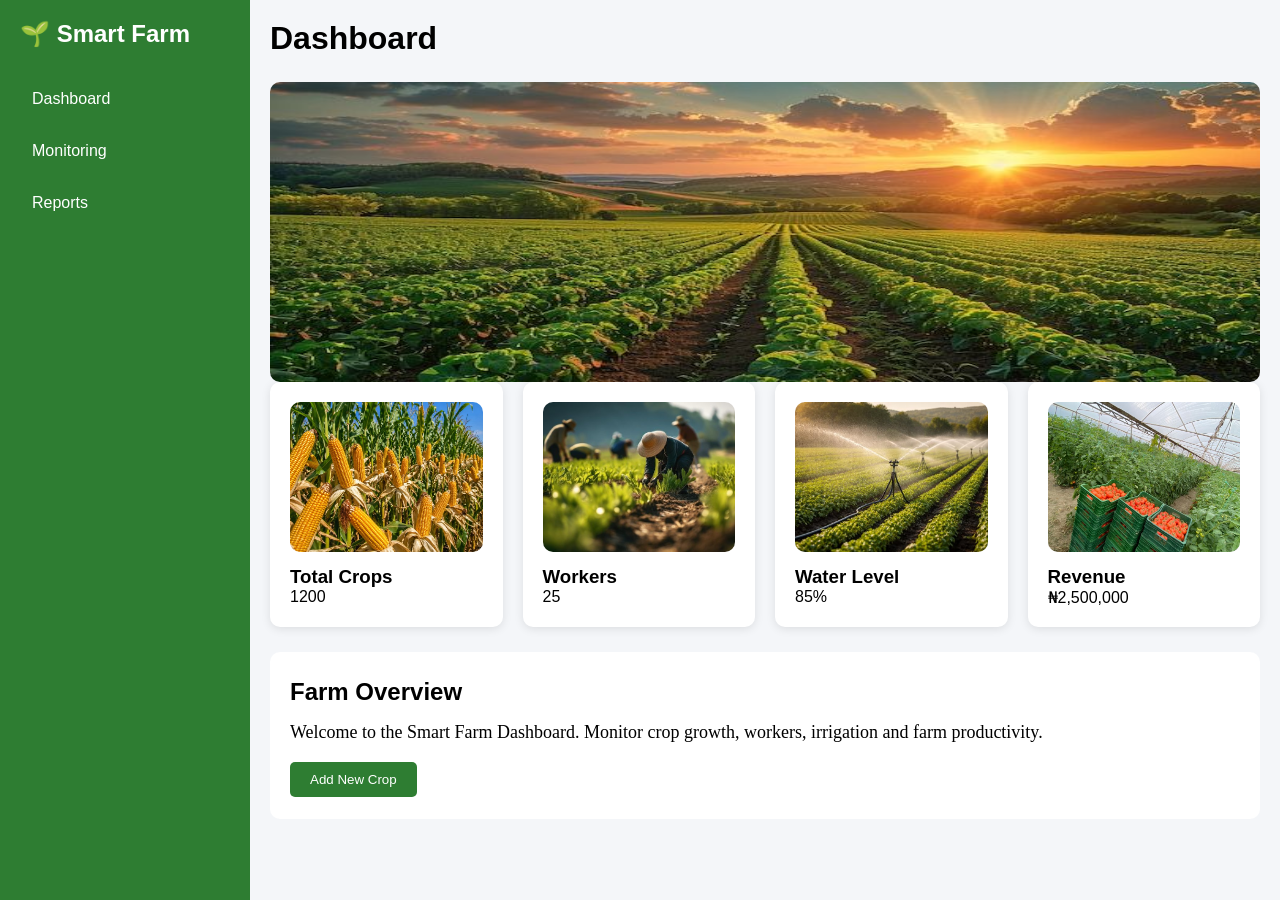
==== smart-farm-project/index.html @ a1d9d801 "Add files via upload" ====
<!DOCTYPE html>
<html lang="en">
<head>
<meta charset="UTF-8">
<meta name="viewport" content="width=device-width, initial-scale=1.0">
<title>Smart Farm Dashboard</title>
<link rel="stylesheet" href="css/style.css">
</head>
<body>

<div class="container">

    <aside class="sidebar">
        <h2>🌱 Smart Farm</h2>

        <a href="index.html">Dashboard</a>
        <a href="monitoring.html">Monitoring</a>
        <a href="reports.html">Reports</a>
    </aside>

    <main class="main-content">

        <header>
            <button class="menu-btn" onclick="toggleMenu()">☰</button>
            <h1>Dashboard</h1>
        </header>

        <div class="hero">
            <img src="images/farm-banner.jpg" alt="Farm Banner">
        </div>

        <div class="cards">

            <div class="card">
                <img src="images/maize.jpg" alt="">
                <h3>Total Crops</h3>
                <p>1200</p>
            </div>

            <div class="card">
                <img src="images/workers.jpg" alt="">
                <h3>Workers</h3>
                <p>25</p>
            </div>

            <div class="card">
                <img src="images/water.jpg" alt="">
                <h3>Water Level</h3>
                <p>85%</p>
            </div>

            <div class="card">
                <img src="images/revenue.jpg" alt="">
                <h3>Revenue</h3>
                <p>₦2,500,000</p>
            </div>

        </div>

        <section class="overview">
            <h1>Farm Overview</h1>

            <p style="font-family: Cambria, Cochin, Georgia, Times, 'Times New Roman', serif; font-size: large;">
                Welcome to the Smart Farm Dashboard.
                Monitor crop growth, workers,
                irrigation and farm productivity.
            </p>

            <button onclick="openModal()">
                Add New Crop
            </button>
        </section>

    </main>

</div>

<div class="modal" id="modal">

<div class="modal-content">

<span class="close" onclick="closeModal()">&times;</span>

<h2>Add New Crop</h2>

<input type="text" placeholder="Crop Name">

<input type="number" placeholder="Quantity">

<button>Save</button>

</div>

</div>

<script src="js/script.js"></script>

</body>
</html>
---- smart-farm-project/css/style.css ----
*{
margin:0;
padding:0;
box-sizing:border-box;
font-family:Arial,sans-serif;
}

body{
background:#f4f6f9;
}

.container{
display:flex;
min-height:100vh;
}

.sidebar{
width:250px;
background:#2e7d32;
color:white;
padding:20px;
}

.sidebar h2{
margin-bottom:30px;
}

.sidebar a{
display:block;
color:white;
text-decoration:none;
padding:12px;
margin-bottom:10px;
border-radius:5px;
}

.sidebar a:hover{
background:#1b5e20;
}

.main-content{
flex:1;
padding:20px;
}

header{
display:flex;
align-items:center;
gap:15px;
margin-bottom:25px;
}

.cards{
display:grid;
grid-template-columns:repeat(auto-fit,minmax(220px,1fr));
gap:20px;
margin-bottom:25px;
}

.card{
background:white;
padding:20px;
border-radius:10px;
box-shadow:0 2px 10px rgba(0,0,0,0.1);
transition:0.3s;
}

.card:hover{
transform:translateY(-5px);
}

.overview{
background:white;
padding:20px;
border-radius:10px;
line-height: 40px;
}

button{
padding:10px 20px;
border:none;
background:#2e7d32;
color:white;
cursor:pointer;
border-radius:5px;
margin-top:10px;
}

button:hover{
background:#1b5e20;
}

.modal{
display:none;
justify-content:center;
align-items:center;
position:fixed;
top:0;
left:0;
width:100%;
height:100%;
background:rgba(0,0,0,0.5);
}

.modal-content{
background:white;
padding:30px;
width:300px;
border-radius:10px;
position:relative;
}

.close{
position:absolute;
right:15px;
top:10px;
font-size:25px;
cursor:pointer;
}

input,
select{
width:100%;
padding:10px;
margin:10px 0;
}

table{
width:100%;
background:white;
margin-top:20px;
border-collapse:collapse;
}

table th,
table td{
padding:15px;
border:1px solid #ddd;
}

.accordion{
background:white;
padding:15px;
margin-top:15px;
cursor:pointer;
border-radius:8px;
}

.panel{
display:none;
padding-top:10px;
}

.report-form{
background:white;
padding:20px;
border-radius:10px;
margin-bottom:20px;
}

.menu-btn{
display:none;
}

@media(max-width:768px){

.sidebar{
position:fixed;
left:-250px;
height:100%;
transition:0.3s;
z-index:1000;
}

.sidebar.show{
left:0;
}

.menu-btn{
display:block;
}

.container{
display:block;
}

}
.hero{
    height: 300px;
}
.hero img{
width:100%;
height:100%;

border-radius:10px;
margin-bottom:20px;
}

.card img{
width:100%;
height:150px;
object-fit:cover;
border-radius:10px;
margin-bottom:10px;
}

.monitoring-image img{
width:100%;
height:500px;

border-radius:10px;
margin-bottom:20px;
}

.report-banner img{
width:100%;
height:400px;

border-radius:10px;
margin-bottom:20px;
}
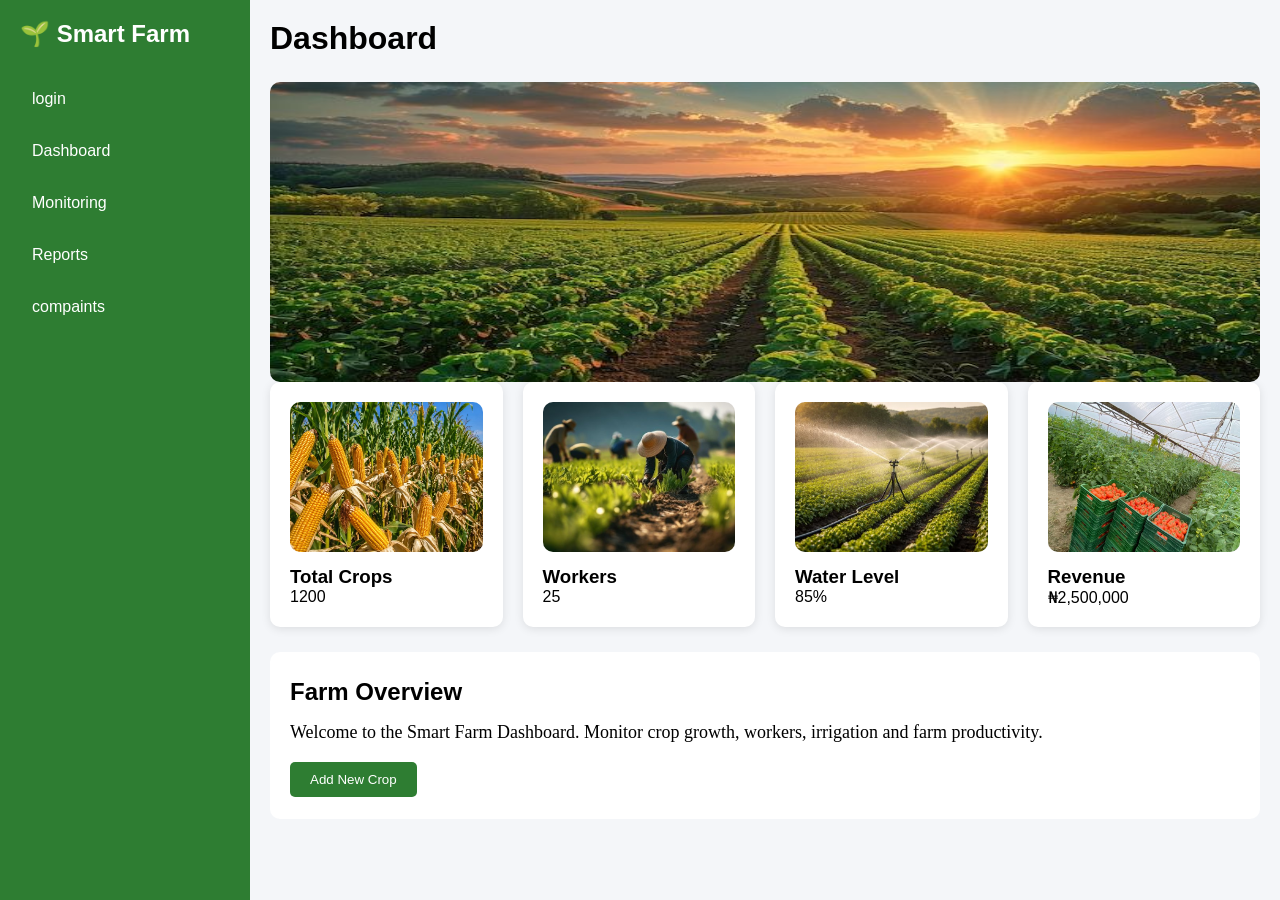
==== commit 6850a3b1: "Add link to complaints page in sidebar" ====
--- a/smart-farm-project/index.html
+++ b/smart-farm-project/index.html
@@ -12,10 +12,11 @@
 
     <aside class="sidebar">
         <h2>🌱 Smart Farm</h2>
-
+<a href="login.html">login</a>
         <a href="index.html">Dashboard</a>
         <a href="monitoring.html">Monitoring</a>
         <a href="reports.html">Reports</a>
+        <a href="complaints.html">compaints</a>
     </aside>
 
     <main class="main-content">
@@ -96,4 +97,4 @@
 <script src="js/script.js"></script>
 
 </body>
-</html>+</html>
--- a/smart-farm-project/css/style.css
+++ b/smart-farm-project/css/style.css
@@ -218,4 +218,67 @@
 
 border-radius:10px;
 margin-bottom:20px;
-}+}
+
+form{
+display:flex;
+flex-direction:column;
+}
+
+form label{
+margin-top:15px;
+font-weight:bold;
+}
+
+form input,
+form select,
+form textarea{
+
+padding:12px;
+margin-top:5px;
+border:1px solid #ccc;
+border-radius:5px;
+
+}
+
+form textarea{
+resize:none;
+}
+
+form button{
+
+margin-top:20px;
+
+padding:12px;
+
+background:#2e7d32;
+
+color:white;
+
+border:none;
+
+border-radius:5px;
+
+cursor:pointer;
+
+}
+
+form button:hover{
+
+background:#1b5e20;
+
+}
+
+.complaint-info{
+
+margin-top:25px;
+
+}
+
+.complaint-info ul{
+
+padding-left:20px;
+
+line-height:1.8;
+
+}
